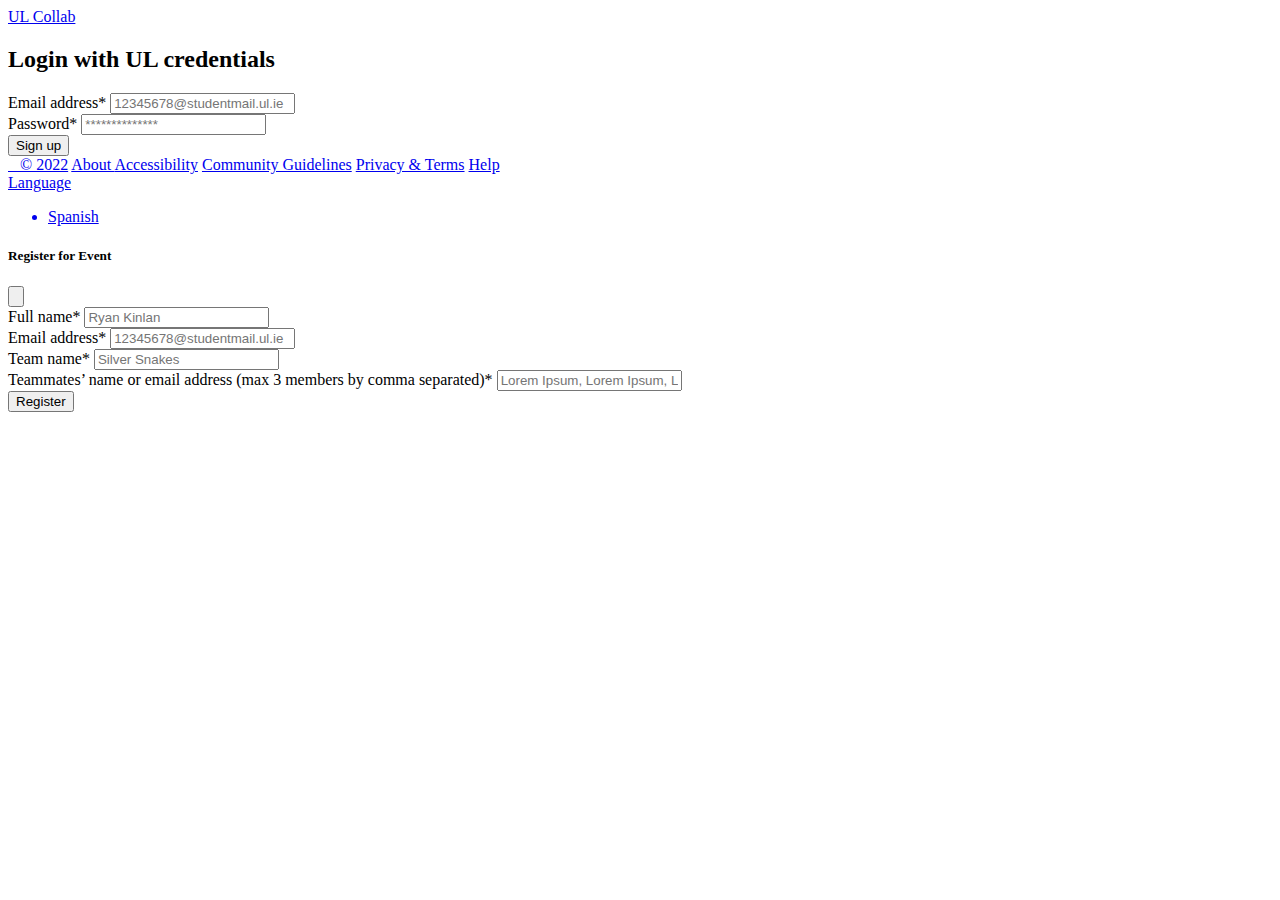
==== loginpage.html @ 062f65cc "Add files via upload" ====
<!doctype html>
<html lang="en">
    <head>
        <!-- Required meta tags -->
        <meta http-equiv="Content-Type" content="text/html; charset=utf-8" />
        <meta name="viewport" content="width=device-width, initial-scale=1.0" />
        <title>UL_COLLAB || Login</title>
        <link href="assets/vendor/bootstrap/css/bootstrap.min.css" rel="stylesheet">
        <link href="http://fonts.cdnfonts.com/css/gotham-pro" rel="stylesheet">       
        <link href="http://fonts.cdnfonts.com/css/gotham" rel="stylesheet">
        
        <link href="assets/vendor/owl.carousel/assets/owl.carousel.min.css" rel="stylesheet">
        <link rel="stylesheet" href="assets/css/font-awesome.min.css" />
        <link rel="stylesheet" href="assets/css/icofont.css" />
        <link href="assets/css/style.css" type="text/css" rel="stylesheet">
        <link href="assets/custom-responsive.css" type="text/css" rel="stylesheet">
    </head>
    <body>
  <!-- ======= Media Details ======= -->
    <div class="login-sec">
        <div class="form-login-bg">
            <div class="container">
                <div class="row">
                    <div class="col-lg-6 offset-lg-2 col-sm-12">
                        <form class="form-horizontal">
                            <div class="form-top">
                                <a href="#"><img src="assets/images/logo.png" alt="" class="img-fluid"><span>UL Collab</span></a>
                            </div>
                            <div class="form-title">
                                <h2>Login with UL credentials</h2>
                            </div>
                            <div class="form-group">
                                <label>Email address<span>*</span></label>
                                <input class="form-control" type="email" required="" placeholder="12345678@studentmail.ul.ie">
                            </div>
                            <div class="form-group">
                                <label>Password<span>*</span></label>
                                <input class="form-control" type="password" required="" placeholder="**************">
                            </div>
                            <div class="form-group">
                            <button type="submit" class="btn login-button">Sign up</button>
                            </div>
                        </form>
                    </div>
                </div>
            </div>
        </div>
    </div>
    <!---end media----> 
    <!--footer -->
    <div class="topnav" id="myTopnav">
      <a href="inex.html"><img src="assets/images/logo.png" alt="" class="img-fluid">&nbsp; &nbsp;© 2022</a>
      <a href="#">About </a>
      <a href="#">Accessibility</a>
      <a href="#">Community Guidelines</a>
      <a href="#">Privacy & Terms</a>
      <a href="#">Help</a>
      <a href="#"><div class="wrap-drop" id="language">
          <span>Language</span>
          <ul class="drop">
              <li class="selected">Spanish</li>
          </ul>
      </div>
      </a>
      <a href="javascript:void(0);" class="icon" onclick="myFunction()">
        <i class="fa fa-bars"></i>
      </a>
    </div>
    <div class="modal innerpage_modal fade" id="loginModal" tabindex="-1" role="dialog" aria-hidden="true">
      <div class="modal-dialog modal-lg" role="document">
          <div class="modal-content">
              <div class="modal-header">
                  <h5 class="modal-title">Register for Event</h5>
                  <button type="button" class="close" data-dismiss="modal" aria-label="Close">
                    <img src="assets/images/Vector.svg" alt="">
                  </button>
              </div>
              <div class="modal-body">
                <div class="form-bg">
                              <form class="form-horizontal">
                                  <div class="form-group">
                                      <label>Full name*</label>
                                      <input class="form-control user" type="text" placeholder="Ryan Kinlan">
                                  </div>
                                  <div class="form-group">
                                      <label>Email address*</label>
                                      <input class="form-control user" type="email" placeholder="12345678@studentmail.ul.ie">
                                  </div>
                                  <div class="form-group">
                                    <label>Team name*</label>
                                    <input class="form-control user" type="text" placeholder="Silver Snakes">
                                </div>
                                <div class="form-group">
                                  <label>Teammates’ name or email address (max 3 members by comma separated)*</label>
                                  <input class="form-control user" type="text" placeholder="Lorem Ipsum, Lorem Ipsum, Lorem Ipsum">
                              </div>
                                  <button class="btn signin">Register</button>
                              </form>
                              </div>
                              </div>
                          </div>
                      </div>
                  </div>






    <script src="assets/vendor/jquery/jquery.min.js"></script>
    <script src="assets/vendor/bootstrap/js/bootstrap.bundle.min.js"></script>
    <script src="assets/vendor/owl.carousel/owl.carousel.min.js"></script>
    <!--footer nav-->
    <script>
      function DropDown(el) {
  this.dd = el;
  this.placeholder = this.dd.children('span');
  this.opts = this.dd.find('ul.drop li');
  this.val = '';
  this.index = -1;
  this.initEvents();
}

DropDown.prototype = {
  initEvents: function () {
      var obj = this;
      obj.dd.on('click', function (e) {
          e.preventDefault();
          e.stopPropagation();
          $(this).toggleClass('active');
      });
      obj.opts.on('click', function () {
          var opt = $(this);
          obj.val = opt.text();
          obj.index = opt.index();
          obj.placeholder.text(obj.val);
          opt.siblings().removeClass('selected');
          opt.filter(':contains("' + obj.val + '")').addClass('selected');
      }).change();
  },
  getValue: function () {
      return this.val;
  },
  getIndex: function () {
      return this.index;
  }
};

$(function () {
  // create new variable for each menu
  var dd1 = new DropDown($('#language'));
  // var dd2 = new DropDown($('#other-gases'));
  $(document).click(function () {
      // close menu on document click
      $('.wrap-drop').removeClass('active');
  });
});
    </script>
    
    <script>
      function myFunction() {
        var x = document.getElementById("myTopnav");
        if (x.className === "topnav") {
          x.className += " responsive";
        } else {
          x.className = "topnav";
        }
      }
      </script>
      <script>
        $(document).ready(function() {
		$('ul.form li a').click(
			function(e) {
				e.preventDefault(); // prevent the default action
				e.stopPropagation; // stop the click from bubbling
				$(this).closest('ul').find('.selected').removeClass('selected');
				$(this).parent().addClass('selected');
			});
	});
      </script>
     

  
    

</body>
</html>
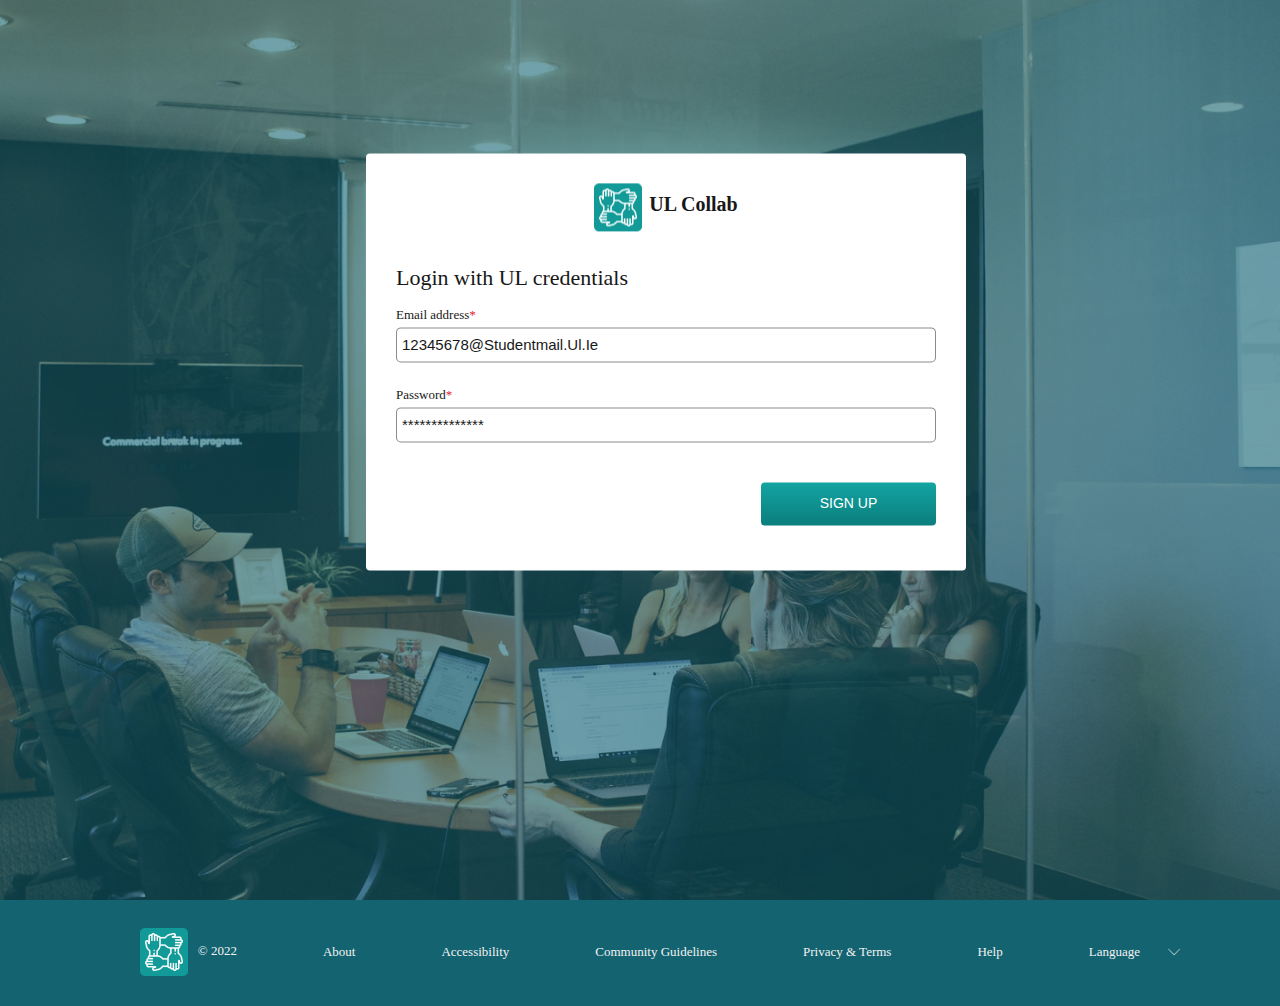
==== commit 394cd24f: "bug fix login" ====
--- a/loginpage.html
+++ b/loginpage.html
@@ -38,7 +38,7 @@
                                 <input class="form-control" type="password" required="" placeholder="**************">
                             </div>
                             <div class="form-group">
-                            <button type="submit" class="btn login-button">Sign up</button>
+                            <button type="submit" href="index.html" class="btn login-button">Sign up</button>
                             </div>
                         </form>
                     </div>
@@ -184,4 +184,4 @@
     
 
 </body>
-</html>+</html>
